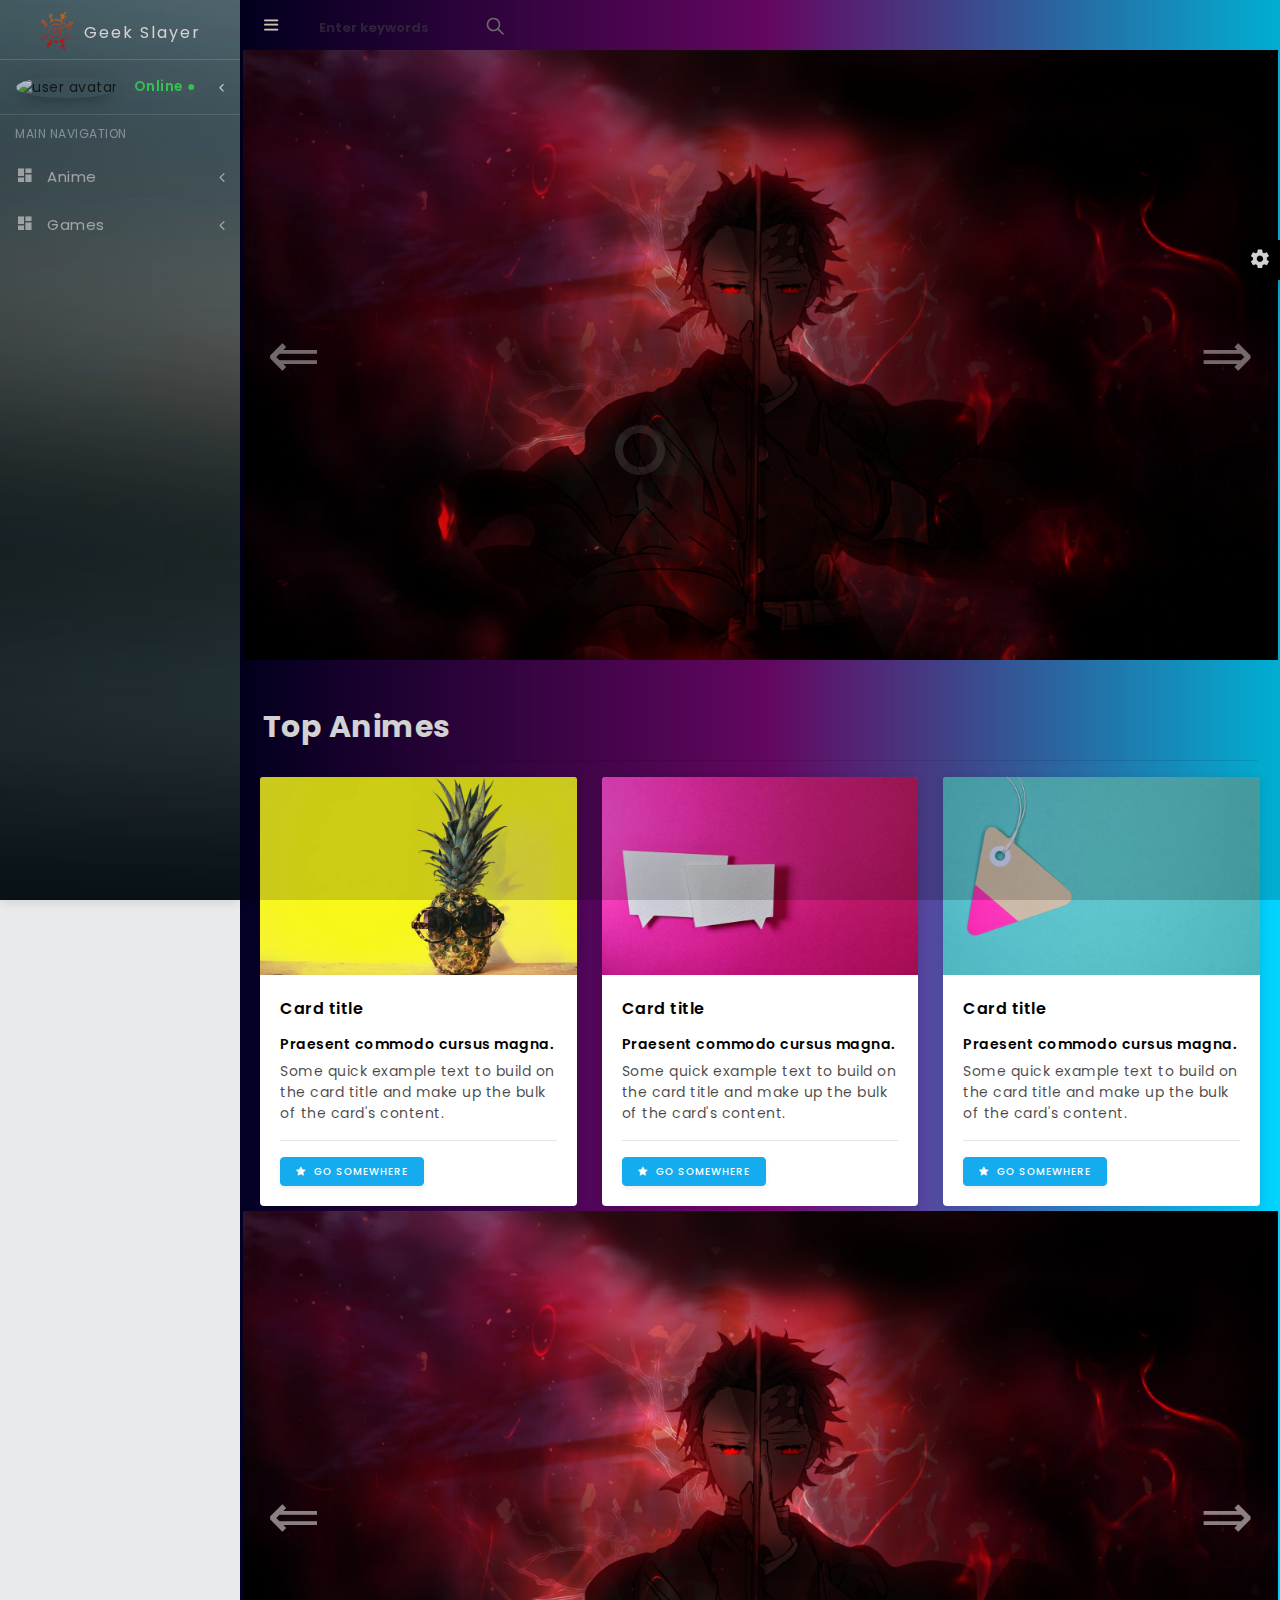
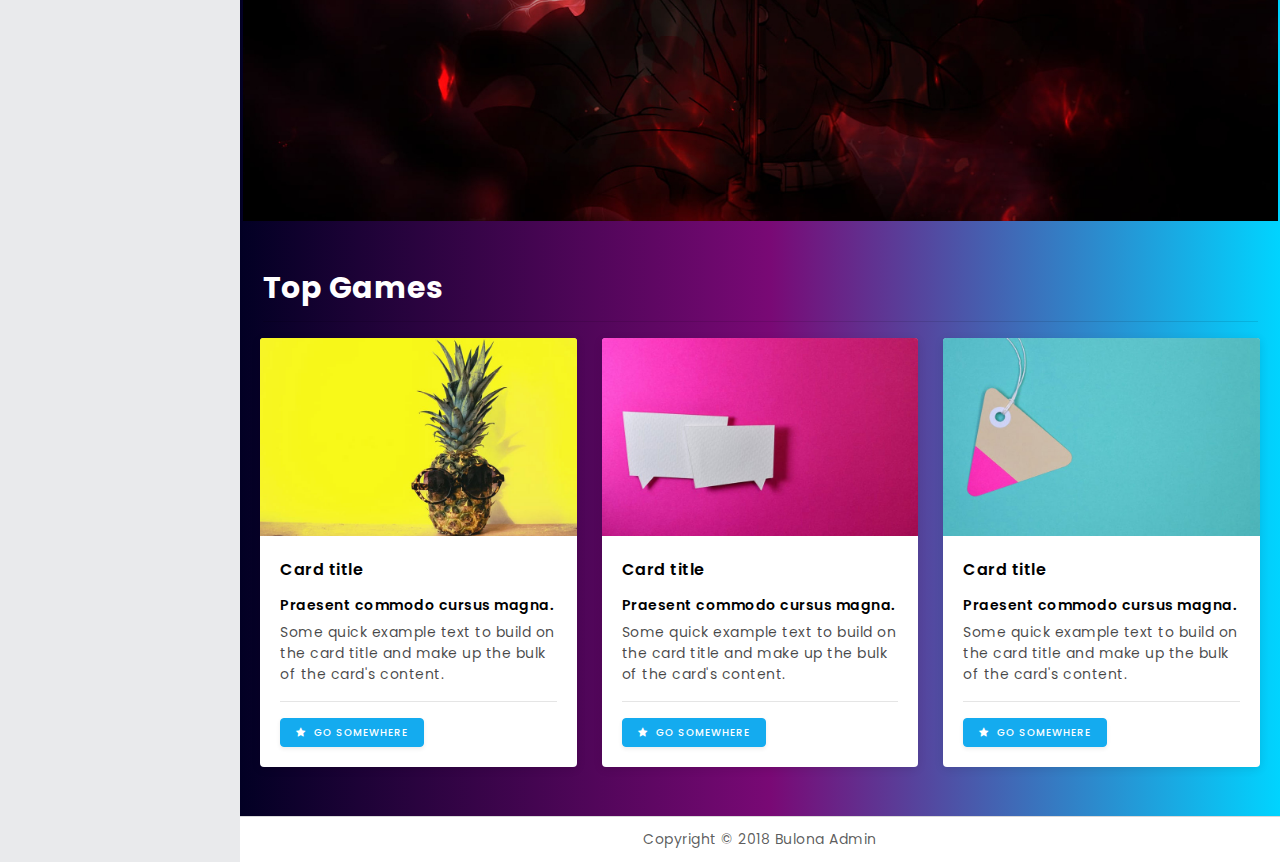
==== home.html @ 542c78f9 "v 0.8" ====
<!DOCTYPE html>
<html lang="en">

<!-- Mirrored from codervent.com/bulona/demo/pages-blank-page.html by HTTrack Website Copier/3.x [XR&CO'2014], Thu, 09 May 2019 00:21:39 GMT -->

<head>
  <meta charset="utf-8" />
  <meta http-equiv="X-UA-Compatible" content="IE=edge" />
  <meta name="viewport" content="width=device-width, initial-scale=1, shrink-to-fit=no" />
  <meta name="description" content="" />
  <meta name="author" content="" />
  <title>Geek Slayer</title>
  <!--favicon-->
  <link rel="icon" href="images/logo.png" type="image/x-icon">
  <!-- simplebar CSS-->
  <link href="assets/plugins/simplebar/css/simplebar.css" rel="stylesheet" />
  <!-- Bootstrap core CSS-->
  <link href="assets/css/bootstrap.min.css" rel="stylesheet" />
  <!-- animate CSS-->
  <link href="assets/css/animate.css" rel="stylesheet" type="text/css" />
  <!-- Icons CSS-->
  <link href="assets/css/icons.css" rel="stylesheet" type="text/css" />
  <!-- Sidebar CSS-->
  <link href="assets/css/sidebar-menu.css" rel="stylesheet" />
  <!-- Custom Style-->
  <link href="assets/css/app-style.css" rel="stylesheet" />
  <!-- Carrousel-->
  <link href="css/carrousel.css" rel="stylesheet" />
<link rel="stylesheet" href="css/styles.css">

</head>

<body>

  <!-- start loader -->
  <div id="pageloader-overlay" class="visible incoming">
    <div class="loader-wrapper-outer">
      <div class="loader-wrapper-inner">
        <div class="loader"></div>
      </div>
    </div>
  </div>
  <!-- end loader -->

  <!-- Start wrapper-->
  <div id="wrapper">

    <!--Start sidebar-wrapper-->
    <div id="sidebar-wrapper" class="bg-theme bg-theme2" data-simplebar="" data-simplebar-auto-hide="true">
      <div class="brand-logo">
        <a href="index.html">
          <img src="images/logo.png" class="logo-icon" alt="logo icon">
          <h5 class="logo-text">Geek Slayer</h5>
        </a>
      </div>
      <div class="user-details">
        <div class="media align-items-center user-pointer collapsed" data-toggle="collapse"
          data-target="#user-dropdown">
          <div class="avatar"><img class="mr-3 side-user-img"
              src="https://cdn.pixabay.com/photo/2015/10/05/22/37/blank-profile-picture-973460__340.png"
              alt="user avatar"></div>
          <div class="media-body">
            <h6 class="side-user-name" style="color: #3fe863;">Online ●</h6>
          </div>
        </div>
        <div id="user-dropdown" class="collapse">
          <ul class="user-setting-menu">
            <li><a href="javaScript:void();"><i class="icon-user"></i> My Profile</a></li>
            <li><a href="javaScript:void();"><i class="icon-settings"></i> Setting</a></li>
            <li><a href="javaScript:void();"><i class="icon-power"></i> Logout</a></li>
          </ul>
        </div>
      </div>
      <ul class="sidebar-menu do-nicescrol">
        <li class="sidebar-header">MAIN NAVIGATION</li>
        <li>
          <a href="javaScript:void();" class="waves-effect">
            <i class="zmdi zmdi-view-dashboard"></i> <span>Anime</span><i class="fa fa-angle-left pull-right"></i>
          </a>
          <ul class="sidebar-submenu">
            <li><a href="./anime/action/action.html"><i class="zmdi zmdi-long-arrow-right"></i>Action</a></li>
            <li><a href="index2.html"><i class="zmdi zmdi-long-arrow-right"></i>Shonen</a></li>
            <li><a href="dashboard-service-support.html"><i class="zmdi zmdi-long-arrow-right"></i> Fiction</a></li>
            <li><a href="dashboard-logistics.html"><i class="zmdi zmdi-long-arrow-right"></i> Others </a></li>
          </ul>

        </li>

        <li>
          <a href="javaScript:void();" class="waves-effect">
            <i class="zmdi zmdi-view-dashboard"></i> <span>Games</span><i class="fa fa-angle-left pull-right"></i>
          </a>
          <ul class="sidebar-submenu">
            <li><a href="index.html"><i class="zmdi zmdi-long-arrow-right"></i> FPS </a></li>
            <li><a href="index2.html"><i class="zmdi zmdi-long-arrow-right"></i>RPG</a></li>
            <li><a href="dashboard-service-support.html"><i class="zmdi zmdi-long-arrow-right"></i>Moba</a></li>
            <li><a href="dashboard-logistics.html"><i class="zmdi zmdi-long-arrow-right"></i> Others</a></li>
          </ul>

        </li>


      </ul>

    </div>
    <!--End sidebar-wrapper-->

    <!--Start topbar header-->
    <header>
      <nav class="navbar navbar-expand fixed-top">
        <ul class="navbar-nav mr-auto align-items-center">
          <li class="nav-item">
            <a class="nav-link toggle-menu" href="javascript:void();">
              <i class="icon-menu menu-icon" style="color: antiquewhite;"></i>
            </a>
          </li>
          <li class="nav-item">
            <form class="search-bar ">
              <input type="text" class="form-control  " placeholder="Enter keywords" style="background-color:rgba(0,0,0,0) !important;
        border:black !important; font-weight: bold; width: 200px; ">
              <a href="javascript:void();"><i class="icon-magnifier"
                  style="color:gray ; font-weight: bold; width: 5px;"></i></a>
            </form>
          </li>
        </ul>


      </nav>
    </header>
    <!--End topbar header-->

    <div class="clearfix" ></div>


    <div id="bgCarrousel" class="content-wrapper" style="background: rgb(2,0,36); background: linear-gradient(90deg, rgba(2,0,36,1) 0%, rgba(121,9,117,1) 51%, rgba(0,212,255,1) 100%);">
      <div class="container-fluid">
        <div class="row">
          <div class="col-lg-12">
            <div style="height: 610px; margin-left: -20px; margin-right: -20px; margin-top: -20px; margin-bottom:
            50px;">
               <div class="carousel"  data-carousel>
                  <button class="carousel-button prev" data-carousel-button="prev">&#8656;</button>
                  <button class="carousel-button next" data-carousel-button="next">&#8658;</button>
                  <ul data-slides>
                    <li class="slide" data-active>
                      <img src="images/bg.jpg" alt="Nature Image #1" style="border-radius: px;">
                    </li>
                    <li class="slide">
                      <img src="images/bg2.jpg" alt="Nature Image #2">
                    </li>
                    <li class="slide">
                      <img src="images/gif1.gif" alt="Nature Image #3">
                    </li>
                  </ul>
                </div>


            </div>
            <h3 class="Home-cards-title" >Top Animes</h3>
            <hr>
            <div class="row">
              <div class="col-12 col-lg-4">
               <div class="card">
               <img src="assets/images/gallery/1.jpg" class="card-img-top" alt="Card image cap">
               <div class="card-body">
                 <h4 class="card-title">Card title</h4>
                 <h6>Praesent commodo cursus magna.</h6>
                 <p>Some quick example text to build on the card title and make up the bulk of the card's content.</p>
                 <hr>
                         <a href="javascript:void();" class="btn btn-primary btn-sm text-white"><i class="fa fa-star mr-1"></i> Go Somewhere</a>
               </div>
             </div>
              </div>
              <div class="col-12 col-lg-4">
               <div class="card">
              <img src="assets/images/gallery/2.jpg" class="card-img-top" alt="Card image cap">
               <div class="card-body">
                 <h4 class="card-title">Card title</h4>
                 <h6>Praesent commodo cursus magna.</h6>
                 <p>Some quick example text to build on the card title and make up the bulk of the card's content.</p>
                 <hr>
                         <a href="javascript:void();" class="btn btn-primary btn-sm text-white"><i class="fa fa-star mr-1"></i> Go Somewhere</a>
               </div>
             </div>
              </div>
              <div class="col-12 col-lg-4">
               <div class="card">
              <img src="assets/images/gallery/3.jpg" class="card-img-top" alt="Card image cap">
               <div class="card-body">
                 <h4 class="card-title">Card title</h4>
                 <h6>Praesent commodo cursus magna.</h6>
                 <p>Some quick example text to build on the card title and make up the bulk of the card's content.</p>
                 <hr>
                 
                         <a href="javascript:void();" class="btn btn-primary btn-sm text-white"><i class="fa fa-star mr-1"></i> Go Somewhere</a>
               </div>
             </div>
              </div>
            </div>
            <div style="height: 610px; margin-left: -20px; margin-right: -20px; margin-top: -20px; margin-bottom:
            50px;">
               <div class="carousel"  data-carousel>
                  <button class="carousel-button prev" data-carousel-button="prev">&#8656;</button>
                  <button class="carousel-button next" data-carousel-button="next">&#8658;</button>
                  <ul data-slides>
                    <li class="slide" data-active>
                      <img src="images/bg.jpg" alt="Nature Image #1" style="border-radius: px;">
                    </li>
                    <li class="slide">
                      <img src="images/bg2.jpg" alt="Nature Image #2">
                    </li>
                    <li class="slide">
                      <img src="images/gif1.gif" alt="Nature Image #3">
                    </li>
                  </ul>
                </div>


            </div>
            <h3 class="Home-cards-title" >Top Games</h3>
            <hr>
            <div class="row">
              <div class="col-12 col-lg-4">
               <div class="card">
               <img src="assets/images/gallery/1.jpg" class="card-img-top" alt="Card image cap">
               <div class="card-body">
                 <h4 class="card-title">Card title</h4>
                 <h6>Praesent commodo cursus magna.</h6>
                 <p>Some quick example text to build on the card title and make up the bulk of the card's content.</p>
                 <hr>
                         <a href="javascript:void();" class="btn btn-primary btn-sm text-white"><i class="fa fa-star mr-1"></i> Go Somewhere</a>
               </div>
             </div>
              </div>
              <div class="col-12 col-lg-4">
               <div class="card">
              <img src="assets/images/gallery/2.jpg" class="card-img-top" alt="Card image cap">
               <div class="card-body">
                 <h4 class="card-title">Card title</h4>
                 <h6>Praesent commodo cursus magna.</h6>
                 <p>Some quick example text to build on the card title and make up the bulk of the card's content.</p>
                 <hr>
                         <a href="javascript:void();" class="btn btn-primary btn-sm text-white"><i class="fa fa-star mr-1"></i> Go Somewhere</a>
               </div>
             </div>
              </div>
              <div class="col-12 col-lg-4">
               <div class="card">
              <img src="assets/images/gallery/3.jpg" class="card-img-top" alt="Card image cap">
               <div class="card-body">
                 <h4 class="card-title">Card title</h4>
                 <h6>Praesent commodo cursus magna.</h6>
                 <p>Some quick example text to build on the card title and make up the bulk of the card's content.</p>
                 <hr>
                 
                         <a href="javascript:void();" class="btn btn-primary btn-sm text-white"><i class="fa fa-star mr-1"></i> Go Somewhere</a>
               </div>
             </div>
              </div>
            </div>
            
          </div>
        </div>

      </div>
      <!-- End container-fluid-->

    </div><!--End content-wrapper-->
    <!--Start Back To Top Button-->
    <a href="javaScript:void();" class="back-to-top"><i class="fa fa-angle-double-up"></i> </a>
    <!--End Back To Top Button-->

    <!--Start footer-->
    <footer class="footer">
      <div class="container">
        <div class="text-center">
          Copyright © 2018 Bulona Admin
        </div>
      </div>
    </footer>
    <!--End footer-->

    <!--start color switcher-->
    <div class="right-sidebar">
      <div class="switcher-icon">
        <i class="zmdi zmdi-settings zmdi-hc-spin"></i>
      </div>
      <div class="right-sidebar-content">

        <p class="mb-0">Gaussion Texture</p>
        <hr>

        <ul class="switcher">
          <li id="theme1"></li>
          <li id="theme2"></li>
          <li id="theme3"></li>
          <li id="theme4"></li>
          <li id="theme5"></li>
          <li id="theme6"></li>
        </ul>

        <p class="mb-0">Gradient Background</p>
        <hr>

        <ul class="switcher">
          <li id="theme7"></li>
          <li id="theme8"></li>
          <li id="theme9"></li>
          <li id="theme10"></li>
          <li id="theme11"></li>
          <li id="theme12"></li>
        </ul>

      </div>
    </div>
    <!--end color cwitcher-->

  </div><!--End wrapper-->


  <!-- Bootstrap core JavaScript-->
  <script src="assets/js/jquery.min.js"></script>
  <script src="assets/js/popper.min.js"></script>
  <script src="assets/js/bootstrap.min.js"></script>

  <!-- simplebar js -->
  <script src="assets/plugins/simplebar/js/simplebar.js"></script>
  <!-- sidebar-menu js -->
  <script src="assets/js/sidebar-menu.js"></script>

  <!-- Custom scripts -->
  <script src="assets/js/app-script.js"></script>
  <!-- Carrousel scripts -->
  <script src="js/carrousel.js"></script>

</body>

<!-- Mirrored from codervent.com/bulona/demo/pages-blank-page.html by HTTrack Website Copier/3.x [XR&CO'2014], Thu, 09 May 2019 00:21:39 GMT -->

</html>
---- assets/plugins/simplebar/css/simplebar.css ----
/*!
 * 
 *         SimpleBar.js - v2.6.1
 *         Scrollbars, simpler.
 *         https://grsmto.github.io/simplebar/
 *         
 *         Made by Adrien Grsmto from a fork by Jonathan Nicol
 *         Under MIT License
 *       
 */
[data-simplebar] {
    position: relative;
    z-index: 0;
    overflow: hidden!important;
    max-height: inherit;
    -webkit-overflow-scrolling: touch; /* Trigger native scrolling for mobile, if not supported, plugin is used. */
}

[data-simplebar="init"] {
    display: -webkit-box;
    display: -ms-flexbox;
    display: flex;
}

.simplebar-scroll-content {
    overflow-x: hidden!important;
    overflow-y: scroll;
    min-width: 100%!important;
    max-height: inherit!important;
    -webkit-box-sizing: content-box!important;
            box-sizing: content-box!important;
}

.simplebar-content {
    overflow-y: hidden!important;
    overflow-x: scroll;
    -webkit-box-sizing: border-box!important;
            box-sizing: border-box!important;
    min-height: 100%!important;
}

.simplebar-track {
    z-index: 1;
    position: absolute;
    right: 0;
    bottom: 0;
    width: 11px;
}

.simplebar-scrollbar {
    position: absolute;
    right: 2px;
    width: 7px;
    min-height: 10px;
}

.simplebar-scrollbar:before {
    position: absolute;
    content: "";
    background: black;
    border-radius: 7px;
    left: 0;
    right: 0;
    opacity: 0;
    -webkit-transition: opacity 0.2s linear;
    transition: opacity 0.2s linear;
}

.simplebar-track:hover .simplebar-scrollbar:before,
.simplebar-track .simplebar-scrollbar.visible:before {
    /* When hovered, remove all transitions from drag handle */
    opacity: 0.0;
    -webkit-transition: opacity 0.0 linear;
    transition: opacity 0.0 linear;
}

.simplebar-track.vertical {
    top: 0;
}

.simplebar-track.vertical .simplebar-scrollbar:before {
    top: 2px;
    bottom: 2px;
}

.simplebar-track.horizontal {
    left: 0;
    width: auto;
    height: 11px;
}

.simplebar-track.horizontal .simplebar-scrollbar:before {
    height: 100%;
    left: 2px;
    right: 2px;
}

.horizontal.simplebar-track .simplebar-scrollbar {
    right: auto;
    top: 2px;
    height: 7px;
    min-height: 0;
    min-width: 10px;
    width: auto;
}
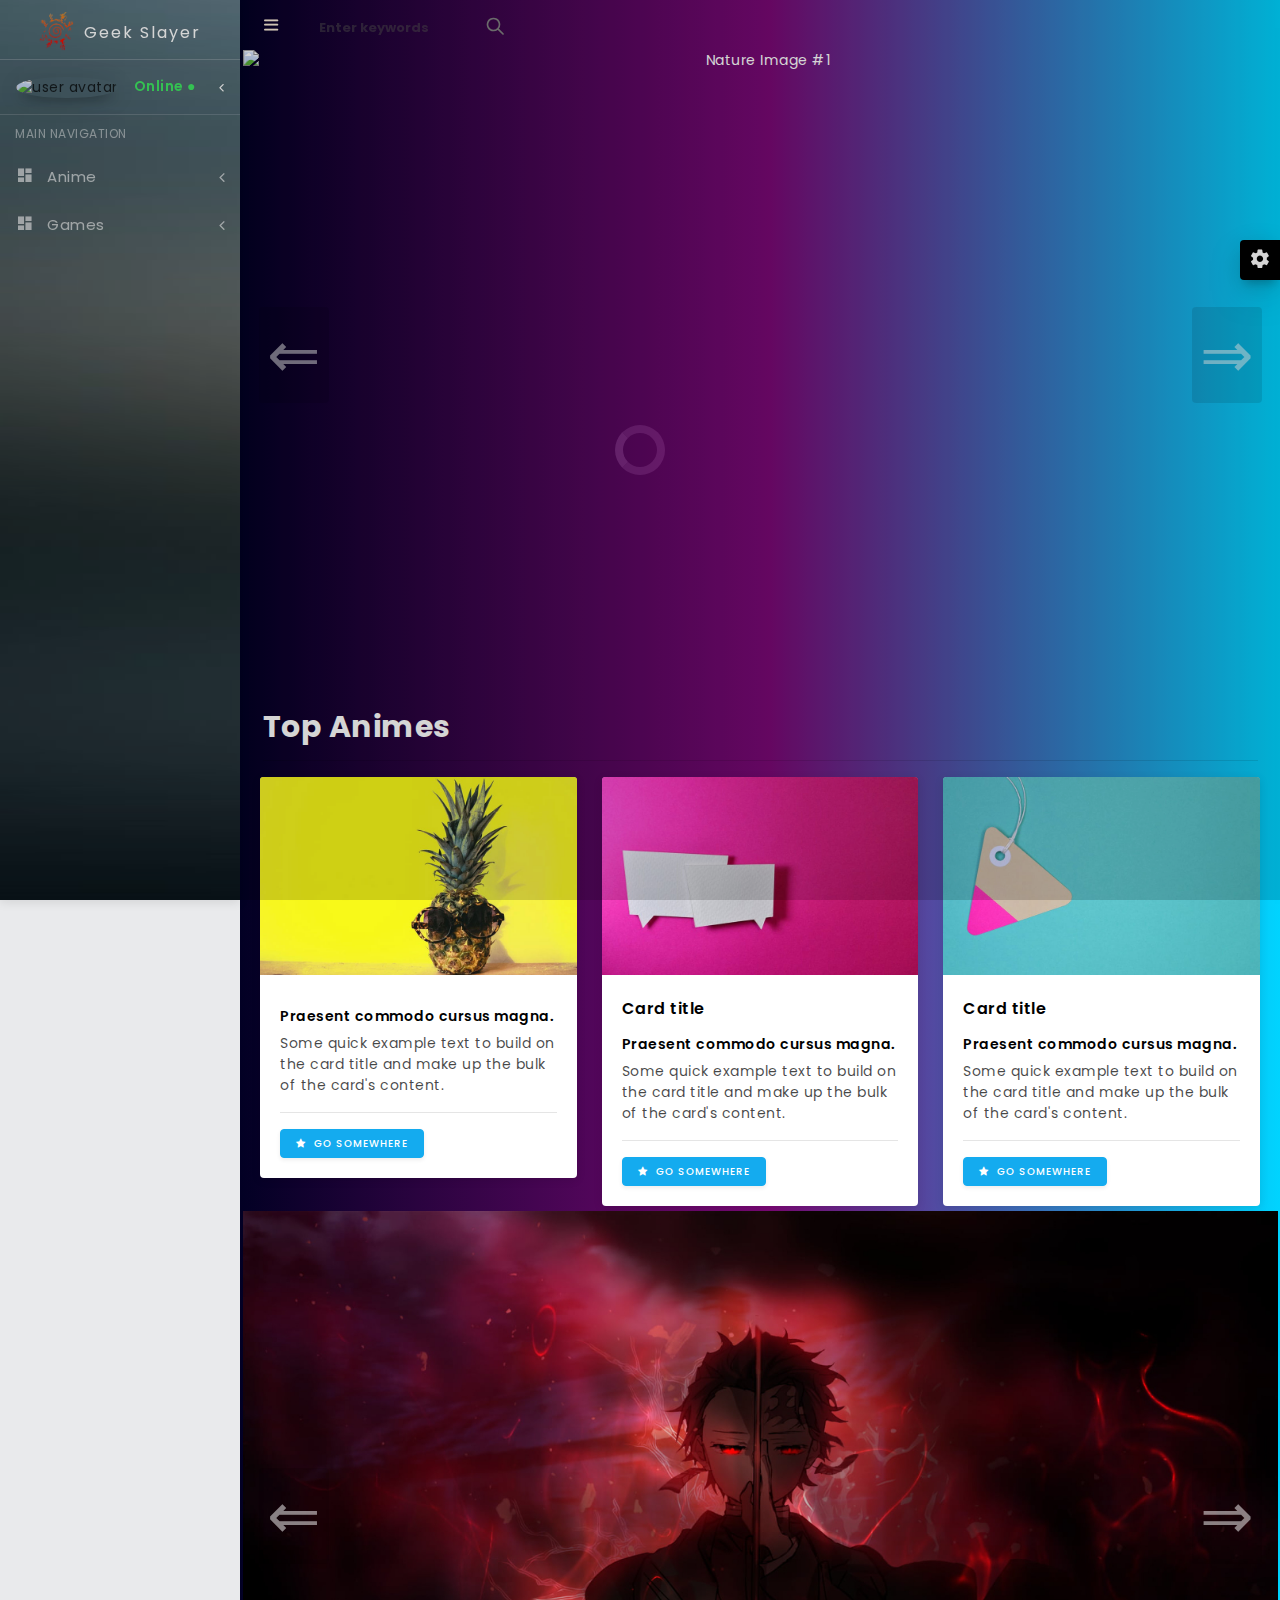
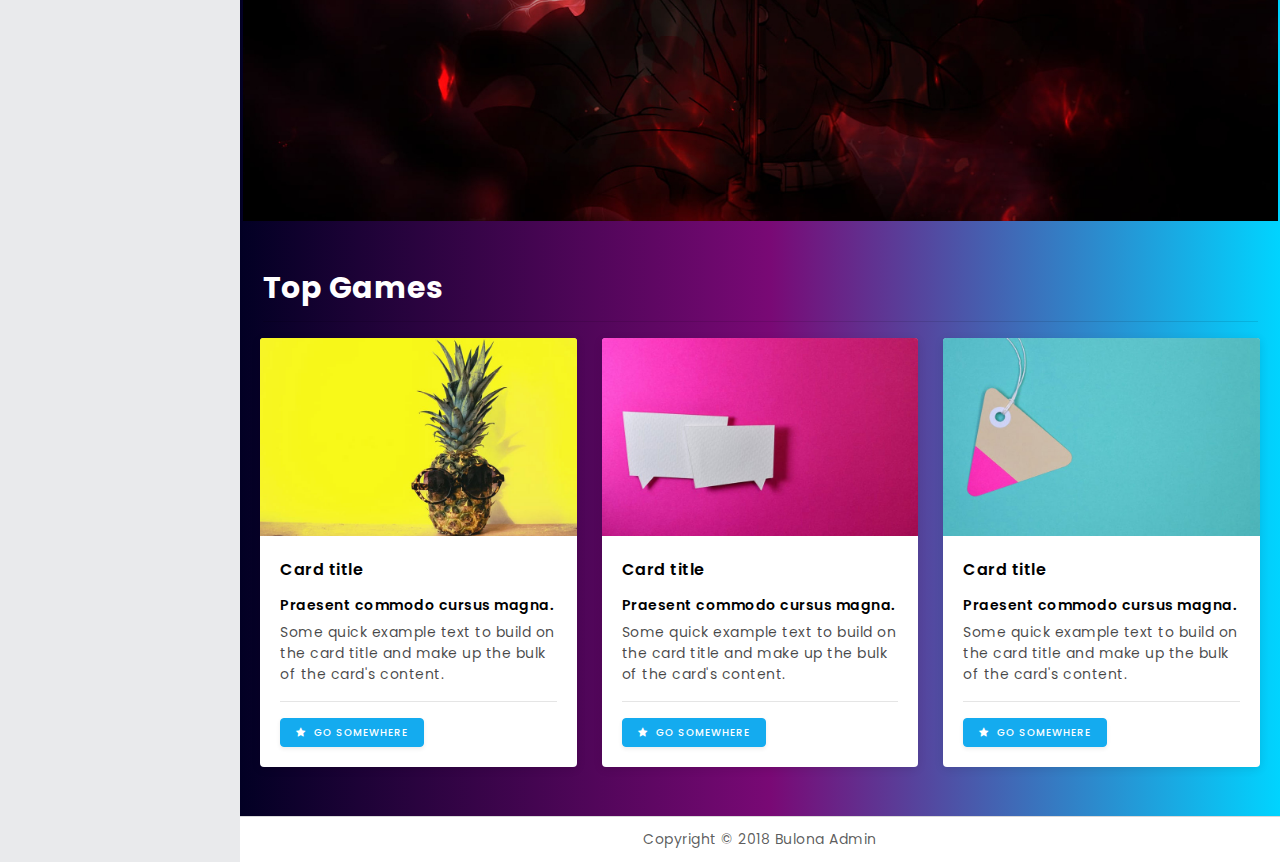
==== commit 56e76f3c: "90%" ====
--- a/home.html
+++ b/home.html
@@ -48,7 +48,7 @@
     <!--Start sidebar-wrapper-->
     <div id="sidebar-wrapper" class="bg-theme bg-theme2" data-simplebar="" data-simplebar-auto-hide="true">
       <div class="brand-logo">
-        <a href="index.html">
+        <a href="home.html">
           <img src="images/logo.png" class="logo-icon" alt="logo icon">
           <h5 class="logo-text">Geek Slayer</h5>
         </a>
@@ -67,7 +67,7 @@
           <ul class="user-setting-menu">
             <li><a href="javaScript:void();"><i class="icon-user"></i> My Profile</a></li>
             <li><a href="javaScript:void();"><i class="icon-settings"></i> Setting</a></li>
-            <li><a href="javaScript:void();"><i class="icon-power"></i> Logout</a></li>
+            <li><a href="./login.html"><i class="icon-power"></i> Logout</a></li>
           </ul>
         </div>
       </div>
@@ -79,9 +79,9 @@
           </a>
           <ul class="sidebar-submenu">
             <li><a href="./anime/action/action.html"><i class="zmdi zmdi-long-arrow-right"></i>Action</a></li>
-            <li><a href="index2.html"><i class="zmdi zmdi-long-arrow-right"></i>Shonen</a></li>
-            <li><a href="dashboard-service-support.html"><i class="zmdi zmdi-long-arrow-right"></i> Fiction</a></li>
-            <li><a href="dashboard-logistics.html"><i class="zmdi zmdi-long-arrow-right"></i> Others </a></li>
+            <li><a href="./anime/shonen/shonen.html"><i class="zmdi zmdi-long-arrow-right"></i>Shonen</a></li>
+            <li><a href="./anime/fiction/fiction.html"><i class="zmdi zmdi-long-arrow-right"></i> Fiction</a></li>
+            <li><a href="./anime/others/others.html"><i class="zmdi zmdi-long-arrow-right"></i> Others </a></li>
           </ul>
 
         </li>
@@ -91,10 +91,10 @@
             <i class="zmdi zmdi-view-dashboard"></i> <span>Games</span><i class="fa fa-angle-left pull-right"></i>
           </a>
           <ul class="sidebar-submenu">
-            <li><a href="index.html"><i class="zmdi zmdi-long-arrow-right"></i> FPS </a></li>
-            <li><a href="index2.html"><i class="zmdi zmdi-long-arrow-right"></i>RPG</a></li>
-            <li><a href="dashboard-service-support.html"><i class="zmdi zmdi-long-arrow-right"></i>Moba</a></li>
-            <li><a href="dashboard-logistics.html"><i class="zmdi zmdi-long-arrow-right"></i> Others</a></li>
+            <li><a href="games/FPS/FPS.html"><i class="zmdi zmdi-long-arrow-right"></i> FPS </a></li>
+            <li><a href="games/RPG/RPG.html"><i class="zmdi zmdi-long-arrow-right"></i>RPG</a></li>
+            <li><a href="games/Moba/Moba.html"><i class="zmdi zmdi-long-arrow-right"></i>Moba</a></li>
+            <li><a href="games/Others/Others.html"><i class="zmdi zmdi-long-arrow-right"></i> Others</a></li>
           </ul>
 
         </li>
@@ -143,13 +143,13 @@
                   <button class="carousel-button next" data-carousel-button="next">&#8658;</button>
                   <ul data-slides>
                     <li class="slide" data-active>
-                      <img src="images/bg.jpg" alt="Nature Image #1" style="border-radius: px;">
+                      <img src="anime/action/gif/Nouveau dossier/Gojo Satoru's Eye Reveal - Gif Abyss.gif" alt="Nature Image #1" style="border-radius: px;">
                     </li>
                     <li class="slide">
-                      <img src="images/bg2.jpg" alt="Nature Image #2">
+                      <img src="anime/action/gif/Nouveau dossier/Itachishar GIF - Itachishar - Discover & Share GIFs (1).gif" alt="Nature Image #2">
                     </li>
                     <li class="slide">
-                      <img src="images/gif1.gif" alt="Nature Image #3">
+                      <img src="anime/action/gif/Nouveau dossier/Demon Slayer Anime GIF - Demon Slayer Anime Rengoku - Discover & Share GIFs.gif" alt="Nature Image #3">
                     </li>
                   </ul>
                 </div>
@@ -163,7 +163,7 @@
                <div class="card">
                <img src="assets/images/gallery/1.jpg" class="card-img-top" alt="Card image cap">
                <div class="card-body">
-                 <h4 class="card-title">Card title</h4>
+                 <h4 class="card-title"></h4>
                  <h6>Praesent commodo cursus magna.</h6>
                  <p>Some quick example text to build on the card title and make up the bulk of the card's content.</p>
                  <hr>
